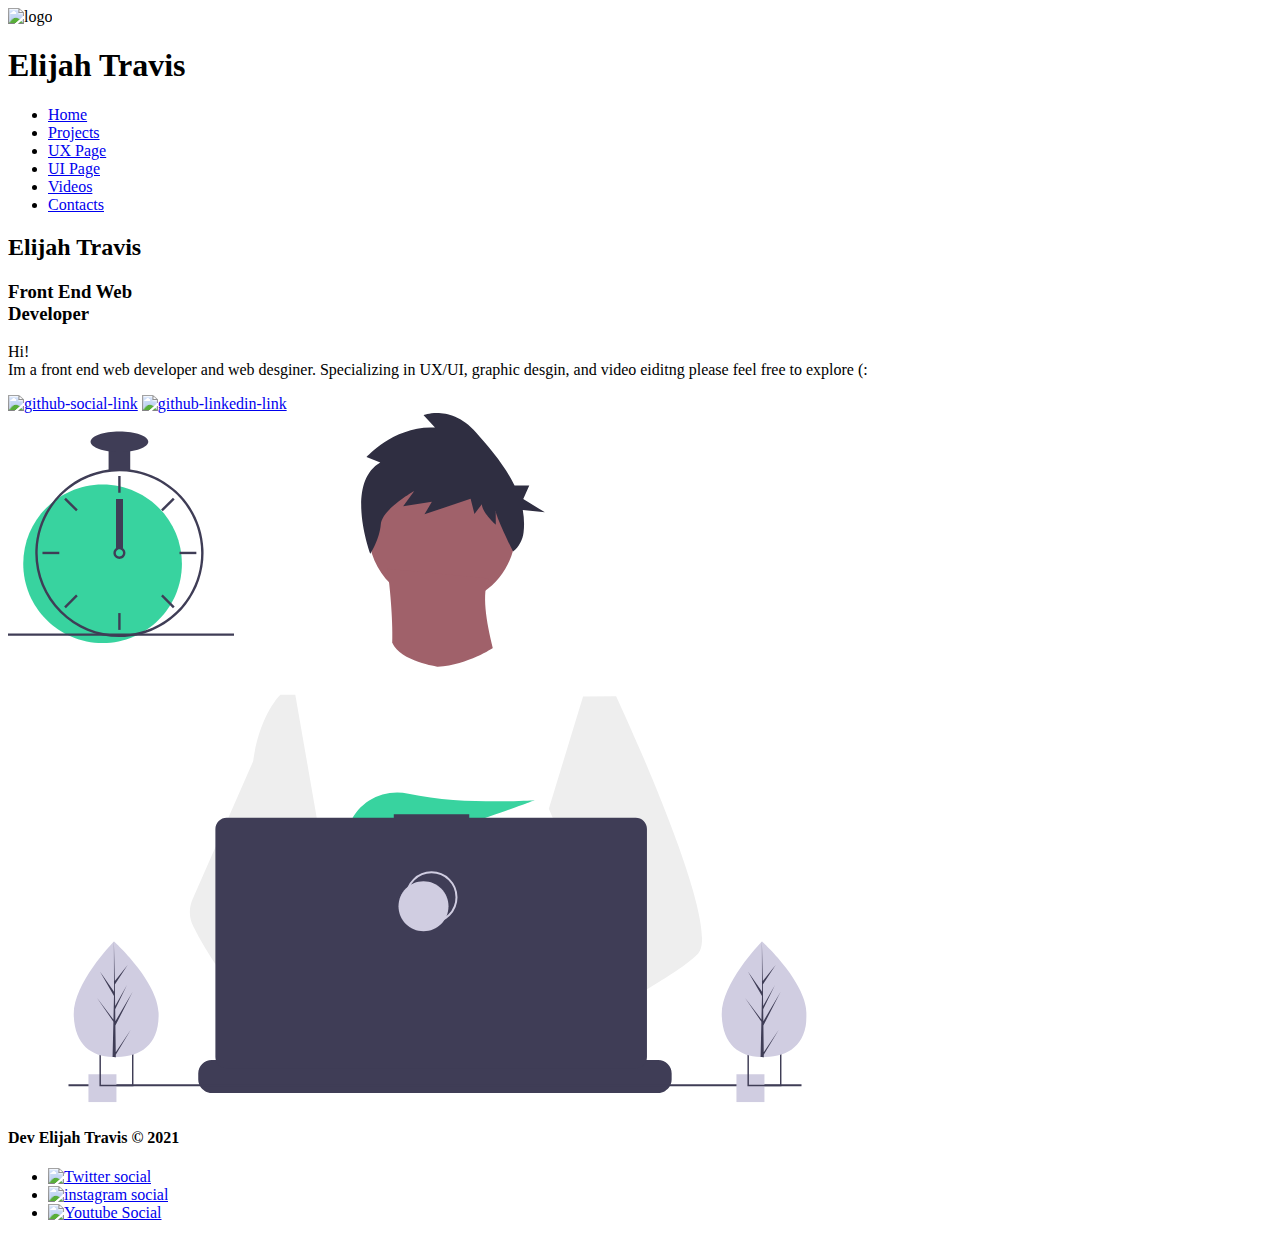
==== index.html @ b1769bfc "Add files via upload" ====
<!DOCTYPE html>
<html lang="en">
  <head>
    <meta charset="UTF-8" />
    <meta name="viewport" content="width=device-width, initial-scale=1.0" />
    <meta http-equiv="X-UA-Compatible" content="ie=edge" />
    <meta
      name="description"
      content=" Elijah Travis is a front end web developer who specializes in html, css, and javascript "
    />
    <link rel="preconnect" href="https://fonts.gstatic.com" />
    <link
      href="https://fonts.googleapis.com/css2?family=Montserrat:ital,wght@0,100;0,200;0,300;0,400;0,500;0,600;0,700;0,800;0,900;1,100;1,200;1,300;1,400;1,500;1,600;1,700;1,800;1,900&display=swap"
      rel="stylesheet"
    />
    <meta name="robot" content="index,follow" />
    <link rel="stylesheet" href="styles/style.css" />
    <title>Eljah Travis| Web Developer</title>
  </head>
  <body>
    <header class="main-head">
      <nav>
        <div class="logo">
          <img src="icons/code.svg" alt="logo" />
          <h1>Elijah Travis</h1>
        </div>
        <ul>
          <li><a class="active" href="index.html">Home</a></li>
          <li><a href="projects.html">Projects</a></li>
          <li><a href="ux-page.html">UX Page</a></li>
          <li><a href="ui-page.html">UI Page</a></li>
          <li><a href="videos.html">Videos</a></li>
          <li><a href="contact.html">Contacts</a></li>
        </ul>
      </nav>
    </header>
    <section class="intro">
      <div class="intro-text">
        <h2>Elijah Travis</h2>
        <h3>
          Front End Web <br />
          Developer
        </h3>
        <p>
          Hi!<br />
          Im a front end web developer and web desginer. Specializing in UX/UI,
          graphic desgin, and video eiditng please feel free to explore (:
        </p>
        <div class="intro-social">
          <a href="https://github.com/EliSama501"
            ><img src="./icons/github.svg" alt="github-social-link"
          /></a>
          <a href="https://www.linkedin.com/in/elijah-travis-803098177/"
            ><img src="./icons/linked-in.svg" alt="github-linkedin-link"
          /></a>
        </div>
      </div>
      <div class="intro-images">
        <svg
          width="799"
          height="690"
          viewBox="0 0 799 690"
          fill="none"
          xmlns="http://www.w3.org/2000/svg"
        >
          <g id="undraw_dev_productivity_umsq (1) 1" clip-path="url(#clip0)">
            <path
              id="Vector"
              d="M516.92 624.636C516.92 624.636 512.16 626.266 504.42 628.576C487.31 633.706 455.65 642.216 428.82 643.916C405.72 645.396 386.2 641.836 382.63 626.766C381.1 620.286 383.27 614.956 388 610.576C402.12 597.486 439 592.796 468.25 591.186C476.51 590.736 484.15 590.526 490.51 590.446C501.31 590.306 508.39 590.526 508.39 590.526L508.56 591.186L516.92 624.636Z"
              fill="#A0616A"
            />
            <path
              id="Vector_2"
              d="M436.99 672.586C418.61 695.346 342.73 647.666 316.19 629.886C310.41 626.016 306.97 623.566 306.97 623.566L331.25 591.186L338.94 580.936C338.94 580.936 345.82 584.586 355.99 590.526C356.36 590.746 356.73 590.966 357.11 591.186C365.88 596.336 376.89 603.066 388 610.576C403.33 620.946 418.83 632.776 428.82 643.916C438.59 654.806 443.08 665.036 436.99 672.586Z"
              fill="#A0616A"
            />
            <g id="me">
              <path
                id="Vector_3"
                d="M434.672 191.952C475.283 191.607 507.926 158.406 507.582 117.795C507.237 77.1832 474.036 44.5403 433.425 44.8847C392.813 45.2291 360.17 78.4303 360.515 119.042C360.859 159.653 394.06 192.296 434.672 191.952Z"
                fill="#A0616A"
              />
              <path
                id="Vector_4"
                d="M379.477 155.65C379.477 155.65 394.216 259.972 373.002 271.875C351.787 283.779 499.929 283.588 499.929 283.588C499.929 283.588 466.124 193.284 480.809 165.449L379.477 155.65Z"
                fill="#A0616A"
              />
              <path
                id="Vector_5"
                d="M608.101 283.199L596.257 339.402L571.214 458.308L570.49 464.815L562.138 540.138L556.582 590.177L552.857 623.79C528.584 636.526 510.988 645.326 510.988 645.326C510.988 645.326 509.404 637.719 506.871 627.99C489.805 633.265 458.218 642.043 431.404 643.97C441.266 654.777 445.842 664.969 439.817 672.57C421.63 695.485 345.349 648.45 318.659 630.896C318.077 635.158 317.879 639.464 318.068 643.762L297.626 628.314L299.331 592.359L302.206 531.522L305.819 455.229C304.448 451.975 303.294 448.634 302.364 445.228C295.956 423.161 288.032 379.057 281.928 342.067C277.016 312.298 273.302 287.138 272.517 281.785C272.411 281.086 272.358 280.726 272.358 280.726L384.363 230.094C392.509 248.556 429.865 253.809 429.865 253.809C460.756 251.417 484.847 234.913 484.847 234.913L608.101 283.199Z"
                fill="white"
              />
              <path
                id="Vector_6"
                d="M372.285 49.3811L358.49 43.9934C358.49 43.9934 386.969 12.1 426.99 14.513L415.635 2.22366C415.635 2.22366 443.04 -9.01799 468.283 19.6674C481.553 34.7467 496.908 52.4737 506.557 72.5077L521.281 72.3829L515.251 85.9663L536.874 99.3152L514.777 97.0719C516.155 104.471 516.421 112.034 515.566 119.511C514.683 126.991 510.928 133.835 505.094 138.598V138.598C505.094 138.598 487.743 103.449 487.696 97.9443L487.813 111.705C487.813 111.705 473.959 99.4371 473.889 91.1807L466.471 100.877L462.593 85.7717L416.475 101.301L423.87 88.8526L395.157 93.2246L406.278 77.9923C406.278 77.9923 373.932 96.1568 372.811 111.304C371.689 126.452 362.299 140.875 362.299 140.875C362.299 140.875 336.213 70.3294 372.285 49.3811Z"
                fill="#2F2E41"
              />
              <path
                id="Vector_7"
                d="M690.215 540.422C682.794 548.605 664.338 560.992 641.951 574.422C633.623 579.413 624.757 584.559 615.71 589.676C594.122 601.889 571.514 614.001 552.857 623.79C528.584 636.526 510.988 645.326 510.988 645.326C510.988 645.326 509.403 637.719 506.871 627.99C503.48 614.968 498.397 598.141 493.184 590.715C493.002 590.456 492.82 590.218 492.638 589.979C491.121 588.022 489.601 586.885 488.112 586.897L562.138 540.138L594.127 519.926L570.489 464.814L540.842 395.683L557.908 339.727L575.062 283.479L608.101 283.199C608.101 283.199 619.243 306.985 633.514 340.166C635.647 345.128 637.851 350.299 640.096 355.64C669.469 425.394 706.176 522.836 690.215 540.422Z"
                fill="#EEEEEE"
              />
              <path
                id="Vector_8"
                d="M358.123 591.2C355.41 591.212 352.702 591.456 350.029 591.928C327.074 596.073 320.47 616.94 318.659 630.896C318.077 635.158 317.879 639.464 318.068 643.761L297.626 628.314L290.178 622.687C272.316 616.628 256.353 605.733 242.483 592.84C230.449 581.456 219.634 568.849 210.213 555.223C200.831 541.793 192.448 527.692 185.134 513.034C183.094 508.943 181.977 504.454 181.864 499.884C181.751 495.314 182.644 490.775 184.48 486.588L209.154 430.327L245.218 348.098C245.471 346.146 245.752 344.237 246.059 342.371C252.995 300.511 272.367 281.786 272.367 281.786L287.286 281.659L297.778 341.932L310.813 416.815L302.364 445.227L282.839 510.845L302.205 531.522L358.123 591.2Z"
                fill="#EEEEEE"
              />
            </g>
            <path
              id="Vector_9"
              d="M372.877 415.806L385.631 430.686C390.37 429.783 395.319 428.721 400.416 427.529L396.752 415.806L405.71 426.256C459.707 412.975 526.637 387.155 526.637 387.155C526.637 387.155 454.379 392.453 400.428 380.666C376.558 375.451 351.998 387.284 342.202 409.668C336.508 422.679 337.403 433.951 357.596 433.951C364.419 433.835 371.223 433.195 377.949 432.037L372.877 415.806Z"
              fill="#38D39F"
            />
            <path
              id="Vector_10"
              d="M663.65 660.386V666.456C663.654 668.122 663.345 669.774 662.74 671.326C662.472 672.018 662.147 672.687 661.77 673.326C660.578 675.326 658.887 676.983 656.862 678.133C654.838 679.283 652.549 679.887 650.22 679.886H203.67C201.342 679.887 199.053 679.283 197.028 678.133C195.003 676.983 193.312 675.326 192.12 673.326C191.743 672.687 191.419 672.018 191.15 671.326C190.546 669.774 190.237 668.122 190.24 666.456V660.386C190.24 658.622 190.587 656.876 191.262 655.246C191.936 653.616 192.926 652.136 194.173 650.888C195.42 649.641 196.901 648.652 198.53 647.977C200.16 647.302 201.906 646.955 203.67 646.956H229.41V644.126C229.41 644.052 229.425 643.979 229.453 643.911C229.481 643.843 229.522 643.782 229.574 643.73C229.626 643.678 229.688 643.636 229.756 643.608C229.824 643.58 229.897 643.566 229.97 643.566H243.4C243.474 643.566 243.547 643.58 243.615 643.608C243.683 643.636 243.745 643.678 243.797 643.73C243.849 643.782 243.89 643.843 243.918 643.911C243.946 643.979 243.96 644.052 243.96 644.126V646.956H252.35V644.126C252.35 644.052 252.365 643.979 252.393 643.911C252.421 643.843 252.462 643.782 252.514 643.73C252.566 643.678 252.628 643.636 252.696 643.608C252.764 643.58 252.837 643.566 252.91 643.566H266.34C266.414 643.566 266.487 643.58 266.555 643.608C266.623 643.636 266.684 643.678 266.736 643.73C266.789 643.782 266.83 643.843 266.858 643.911C266.886 643.979 266.9 644.052 266.9 644.126V646.956H275.3V644.126C275.3 644.052 275.315 643.979 275.343 643.911C275.371 643.843 275.412 643.782 275.464 643.73C275.516 643.678 275.578 643.636 275.646 643.608C275.714 643.58 275.787 643.566 275.86 643.566H289.29C289.364 643.566 289.437 643.58 289.505 643.608C289.573 643.636 289.634 643.678 289.686 643.73C289.739 643.782 289.78 643.843 289.808 643.911C289.836 643.979 289.85 644.052 289.85 644.126V646.956H298.24V644.126C298.24 644.052 298.255 643.979 298.283 643.911C298.311 643.843 298.352 643.782 298.404 643.73C298.456 643.678 298.518 643.636 298.586 643.608C298.654 643.58 298.727 643.566 298.8 643.566H312.23C312.304 643.566 312.377 643.58 312.445 643.608C312.513 643.636 312.574 643.678 312.626 643.73C312.678 643.782 312.72 643.843 312.748 643.911C312.776 643.979 312.79 644.052 312.79 644.126V646.956H321.18V644.126C321.18 644.052 321.194 643.979 321.223 643.911C321.251 643.843 321.292 643.782 321.344 643.73C321.396 643.678 321.458 643.636 321.526 643.608C321.594 643.58 321.667 643.566 321.74 643.566H335.17C335.244 643.566 335.317 643.58 335.385 643.608C335.453 643.636 335.514 643.678 335.566 643.73C335.618 643.782 335.66 643.843 335.688 643.911C335.716 643.979 335.73 644.052 335.73 644.126V646.956H344.13V644.126C344.13 644.052 344.145 643.979 344.173 643.911C344.201 643.843 344.242 643.782 344.294 643.73C344.346 643.678 344.408 643.636 344.476 643.608C344.544 643.58 344.617 643.566 344.69 643.566H358.12C358.194 643.566 358.267 643.58 358.335 643.608C358.403 643.636 358.464 643.678 358.516 643.73C358.569 643.782 358.61 643.843 358.638 643.911C358.666 643.979 358.68 644.052 358.68 644.126V646.956H367.07V644.126C367.07 644.052 367.085 643.979 367.113 643.911C367.141 643.843 367.182 643.782 367.234 643.73C367.286 643.678 367.348 643.636 367.416 643.608C367.484 643.58 367.557 643.566 367.63 643.566H472.83C472.904 643.566 472.977 643.58 473.045 643.608C473.113 643.636 473.174 643.678 473.227 643.73C473.279 643.782 473.32 643.843 473.348 643.911C473.376 643.979 473.39 644.052 473.39 644.126V646.956H481.79V644.126C481.79 644.052 481.804 643.979 481.833 643.911C481.861 643.843 481.902 643.782 481.954 643.73C482.006 643.678 482.068 643.636 482.136 643.608C482.204 643.58 482.277 643.566 482.35 643.566H495.78C495.928 643.567 496.07 643.627 496.175 643.732C496.279 643.836 496.339 643.978 496.34 644.126V646.956H504.73V644.126C504.73 644.052 504.745 643.979 504.773 643.911C504.801 643.843 504.842 643.782 504.894 643.73C504.946 643.678 505.008 643.636 505.076 643.608C505.144 643.58 505.217 643.566 505.29 643.566H518.72C518.794 643.566 518.867 643.58 518.935 643.608C519.003 643.636 519.065 643.678 519.117 643.73C519.169 643.782 519.21 643.843 519.238 643.911C519.266 643.979 519.28 644.052 519.28 644.126V646.956H527.67V644.126C527.67 644.052 527.685 643.979 527.713 643.911C527.741 643.843 527.782 643.782 527.834 643.73C527.886 643.678 527.948 643.636 528.016 643.608C528.084 643.58 528.157 643.566 528.23 643.566H541.66C541.734 643.566 541.807 643.58 541.875 643.608C541.943 643.636 542.005 643.678 542.057 643.73C542.109 643.782 542.15 643.843 542.178 643.911C542.206 643.979 542.22 644.052 542.22 644.126V646.956H550.62V644.126C550.62 644.052 550.635 643.979 550.663 643.911C550.691 643.843 550.732 643.782 550.784 643.73C550.836 643.678 550.898 643.636 550.966 643.608C551.034 643.58 551.107 643.566 551.18 643.566H564.61C564.757 643.568 564.898 643.628 565.001 643.733C565.104 643.837 565.161 643.979 565.16 644.126V646.956H573.56V644.126C573.56 644.052 573.575 643.979 573.603 643.911C573.631 643.843 573.672 643.782 573.724 643.73C573.776 643.678 573.838 643.636 573.906 643.608C573.974 643.58 574.047 643.566 574.12 643.566H587.55C587.624 643.566 587.697 643.58 587.765 643.608C587.833 643.636 587.895 643.678 587.947 643.73C587.999 643.782 588.04 643.843 588.068 643.911C588.096 643.979 588.11 644.052 588.11 644.126V646.956H596.5V644.126C596.5 644.052 596.515 643.979 596.543 643.911C596.571 643.843 596.612 643.782 596.664 643.73C596.716 643.678 596.778 643.636 596.846 643.608C596.914 643.58 596.987 643.566 597.06 643.566H610.49C610.564 643.566 610.637 643.58 610.705 643.608C610.773 643.636 610.835 643.678 610.887 643.73C610.939 643.782 610.98 643.843 611.008 643.911C611.036 643.979 611.05 644.052 611.05 644.126V646.956H650.22C651.984 646.955 653.731 647.302 655.36 647.977C656.99 648.652 658.471 649.641 659.718 650.888C660.965 652.136 661.954 653.616 662.629 655.246C663.304 656.876 663.651 658.622 663.65 660.386Z"
              fill="#3F3D56"
            />
            <path
              id="Vector_11"
              d="M793.5 671.326H60.5V673.326H793.5V671.326Z"
              fill="#3F3D56"
            />
            <path
              id="Vector_12"
              d="M627.694 404.757H461.251V401.326H385.78V404.757H218.651C215.665 404.757 212.801 405.943 210.69 408.054C208.578 410.166 207.392 413.029 207.392 416.015V643.927C207.392 646.913 208.578 649.776 210.69 651.888C212.801 653.999 215.665 655.185 218.651 655.185H627.694C630.68 655.185 633.544 653.999 635.655 651.888C637.767 649.776 638.953 646.913 638.953 643.927V416.015C638.953 414.537 638.662 413.073 638.096 411.707C637.53 410.341 636.701 409.1 635.655 408.054C634.61 407.009 633.369 406.18 632.003 405.614C630.637 405.048 629.173 404.757 627.694 404.757Z"
              fill="#3F3D56"
            />
            <path
              id="Vector_13"
              d="M423.5 509.326C437.307 509.326 448.5 498.133 448.5 484.326C448.5 470.519 437.307 459.326 423.5 459.326C409.693 459.326 398.5 470.519 398.5 484.326C398.5 498.133 409.693 509.326 423.5 509.326Z"
              stroke="#D0CDE1"
              stroke-width="2"
              stroke-miterlimit="10"
            />
            <path
              id="Vector_14"
              d="M415.5 518.326C429.307 518.326 440.5 507.133 440.5 493.326C440.5 479.519 429.307 468.326 415.5 468.326C401.693 468.326 390.5 479.519 390.5 493.326C390.5 507.133 401.693 518.326 415.5 518.326Z"
              fill="#D0CDE1"
            />
            <path
              id="Vector_15"
              d="M108.446 661.223H80.4463V689.223H108.446V661.223Z"
              fill="#D0CDE1"
            />
            <path
              id="Vector_16"
              d="M91.4502 639.223V673.223H125.45V639.223H91.4502ZM123.97 671.743H92.9202V640.703H123.97V671.743Z"
              fill="#3F3D56"
            />
            <path
              id="Vector_17"
              d="M756.446 661.223H728.446V689.223H756.446V661.223Z"
              fill="#D0CDE1"
            />
            <path
              id="Vector_18"
              d="M739.45 639.223V673.223H773.45V639.223H739.45ZM771.97 671.743H740.92V640.703H771.97V671.743Z"
              fill="#3F3D56"
            />
            <path
              id="Vector_19"
              d="M94.5802 230.113C138.399 230.113 173.921 194.592 173.921 150.773C173.921 106.955 138.399 71.4326 94.5802 71.4326C50.7617 71.4326 15.2397 106.955 15.2397 150.773C15.2397 194.592 50.7617 230.113 94.5802 230.113Z"
              fill="#38D39F"
            />
            <path
              id="Vector_20"
              d="M122.229 56.4899C115.045 55.5763 107.774 55.5763 100.59 56.4899C84.586 58.5913 69.5203 65.2398 57.181 75.6465C44.8417 86.0532 35.7467 99.7813 30.9754 115.202C28.8053 122.229 27.5764 129.514 27.3208 136.864C27.2848 137.886 27.2607 138.92 27.2607 139.954C27.283 162.264 36.1559 183.655 51.932 199.431C67.7082 215.207 89.0989 224.08 111.41 224.103C113.201 224.103 114.992 224.042 116.759 223.934C120.907 223.674 125.03 223.103 129.093 222.227C148.495 218.055 165.798 207.161 177.947 191.468C190.095 175.776 196.308 156.295 195.487 136.467C194.665 116.638 186.863 97.738 173.459 83.1039C160.054 68.4698 141.909 59.0435 122.229 56.4899H122.229ZM137.748 217.347H137.736C130.959 219.659 123.905 221.062 116.759 221.518C114.992 221.638 113.201 221.698 111.41 221.698C89.7377 221.672 68.961 213.051 53.6367 197.727C38.3123 182.402 29.6914 161.626 29.6649 139.954C29.6649 138.92 29.689 137.886 29.725 136.864C30.5514 115.744 39.5156 95.7617 54.7411 81.1008C69.9666 66.44 90.273 58.237 111.41 58.2089C130.776 58.21 149.513 65.0865 164.283 77.6131C179.052 90.1398 188.895 107.503 192.057 126.61C195.219 145.716 191.496 165.325 181.55 181.942C171.604 198.559 156.081 211.106 137.748 217.347H137.748Z"
              fill="#3F3D56"
            />
            <path
              id="Vector_21"
              d="M112.612 63.0176H110.208V79.8474H112.612V63.0176Z"
              fill="#3F3D56"
            />
            <path
              id="Vector_22"
              d="M57.8578 84.7018L56.1577 86.4019L68.0582 98.3023L69.7582 96.6022L57.8578 84.7018Z"
              fill="#3F3D56"
            />
            <path
              id="Vector_23"
              d="M34.4736 138.751V141.156H51.3034V138.751H34.4736Z"
              fill="#3F3D56"
            />
            <path
              id="Vector_24"
              d="M56.1578 193.506L57.8579 195.206L69.7584 183.306L68.0583 181.606L56.1578 193.506Z"
              fill="#3F3D56"
            />
            <path
              id="Vector_25"
              d="M153.062 96.6022L154.762 98.3022L166.662 86.4018L164.962 84.7017L153.062 96.6022Z"
              fill="#3F3D56"
            />
            <path
              id="Vector_26"
              d="M171.516 138.751V141.156H188.346V138.751H171.516Z"
              fill="#3F3D56"
            />
            <path
              id="Vector_27"
              d="M154.762 181.605L153.062 183.305L164.962 195.206L166.662 193.506L154.762 181.605Z"
              fill="#3F3D56"
            />
            <path
              id="Vector_28"
              d="M112.612 200.06H110.208V216.89H112.612V200.06Z"
              fill="#3F3D56"
            />
            <path
              id="Vector_29"
              d="M115.016 135.145C113.976 134.365 112.711 133.943 111.41 133.943C110.11 133.943 108.844 134.365 107.804 135.145C107.091 135.686 106.505 136.375 106.085 137.165C105.552 138.181 105.322 139.329 105.421 140.473C105.52 141.616 105.944 142.707 106.644 143.617C107.343 144.527 108.288 145.218 109.368 145.608C110.447 145.997 111.616 146.07 112.735 145.817C113.855 145.564 114.878 144.996 115.685 144.179C116.492 143.363 117.048 142.333 117.288 141.21C117.528 140.088 117.441 138.92 117.039 137.846C116.636 136.771 115.935 135.834 115.017 135.145H115.016ZM111.41 143.56C110.454 143.557 109.539 143.176 108.863 142.501C108.187 141.825 107.807 140.909 107.804 139.954C107.808 139.224 108.03 138.513 108.441 137.91C108.793 137.4 109.271 136.989 109.828 136.718C110.386 136.446 111.004 136.323 111.623 136.361C112.241 136.398 112.84 136.594 113.361 136.931C113.881 137.267 114.307 137.732 114.595 138.281C114.883 138.83 115.025 139.444 115.007 140.063C114.989 140.683 114.811 141.287 114.491 141.818C114.17 142.349 113.719 142.788 113.179 143.093C112.639 143.398 112.03 143.559 111.41 143.56V143.56Z"
              fill="#3F3D56"
            />
            <path
              id="Vector_30"
              d="M122.229 35.3687H100.591V57.007H122.229V35.3687Z"
              fill="#3F3D56"
            />
            <path
              id="Vector_31"
              d="M111.41 38.9748C127.344 38.9748 140.261 34.4 140.261 28.7567C140.261 23.1134 127.344 18.5386 111.41 18.5386C95.4757 18.5386 82.5586 23.1134 82.5586 28.7567C82.5586 34.4 95.4757 38.9748 111.41 38.9748Z"
              fill="#3F3D56"
            />
            <path id="clock-arrow" d="M115 86H108V135H115V86Z" fill="#3F3D56" />
            <path
              id="Vector_32"
              d="M226 220.44H0V222.844H226V220.44Z"
              fill="#3F3D56"
            />
            <g id="plant-left">
              <path
                id="Vector_33"
                d="M150.594 599.754C151.527 631.704 132.858 643.413 109.43 644.097C108.886 644.113 108.344 644.123 107.805 644.126C106.719 644.135 105.643 644.117 104.577 644.072C83.3891 643.193 66.6172 631.945 65.7495 602.232C64.8515 571.482 103.018 531.529 105.882 528.574L105.887 528.571C105.996 528.458 106.052 528.402 106.052 528.402C106.052 528.402 149.661 567.807 150.594 599.754Z"
                fill="#D0CDE1"
              />
              <path
                id="Vector_34"
                d="M107.744 639.255L122.626 617.124L107.774 641.636L107.805 644.126C106.719 644.135 105.643 644.117 104.577 644.072L105.315 612.06L105.295 611.813L105.322 611.766L105.393 608.741L89.0952 585.078L105.374 606.477L105.432 607.116L105.989 582.93L91.9122 558.397L106.029 578.681L105.882 528.574L105.882 528.407L105.887 528.571L106.821 568.062L119.651 552.021L106.863 571.464L107.143 593.098L118.949 571.984L107.187 596.279L107.343 608.308L124.512 578.897L107.395 612.505L107.744 639.255Z"
                fill="#3F3D56"
              />
            </g>
            <g id="plant-right">
              <path
                id="Vector_35"
                d="M798.594 599.754C799.527 631.704 780.858 643.413 757.43 644.097C756.886 644.113 756.344 644.123 755.805 644.126C754.719 644.135 753.643 644.117 752.577 644.072C731.389 643.193 714.617 631.945 713.749 602.232C712.851 571.482 751.018 531.529 753.882 528.574L753.887 528.571C753.996 528.458 754.052 528.402 754.052 528.402C754.052 528.402 797.661 567.807 798.594 599.754Z"
                fill="#D0CDE1"
              />
              <path
                id="Vector_36"
                d="M755.744 639.255L770.626 617.124L755.774 641.636L755.805 644.126C754.719 644.135 753.643 644.117 752.577 644.072L753.315 612.06L753.295 611.813L753.323 611.766L753.393 608.741L737.095 585.078L753.374 606.477L753.432 607.116L753.989 582.93L739.912 558.397L754.029 578.681L753.882 528.574L753.882 528.407L753.887 528.571L754.821 568.062L767.651 552.021L754.864 571.464L755.143 593.098L766.949 571.984L755.187 596.279L755.343 608.308L772.512 578.897L755.395 612.505L755.744 639.255Z"
                fill="#3F3D56"
              />
            </g>
          </g>
          <defs>
            <clipPath id="clip0">
              <rect width="798.627" height="689.223" fill="white" />
            </clipPath>
          </defs>
        </svg>
        <img src="./img/splash.svg" alt="" class="splash" />
      </div>
    </section>
    <footer>
      <h4>Dev Elijah Travis &copy; 2021</h4>
      <ul>
        <li>
          <a href="#"><img src="icons/twitter 1.svg" alt="Twitter social" /></a>
        </li>
        <li>
          <a href="#"
            ><img src="icons/instagram 1.svg" alt="instagram social"
          /></a>
        </li>
        <li>
          <a href="#"
            ><img src="icons/youtube-symbol 1.svg" alt="Youtube Social"
          /></a>
        </li>
      </ul>
    </footer>
  </body>
</html>
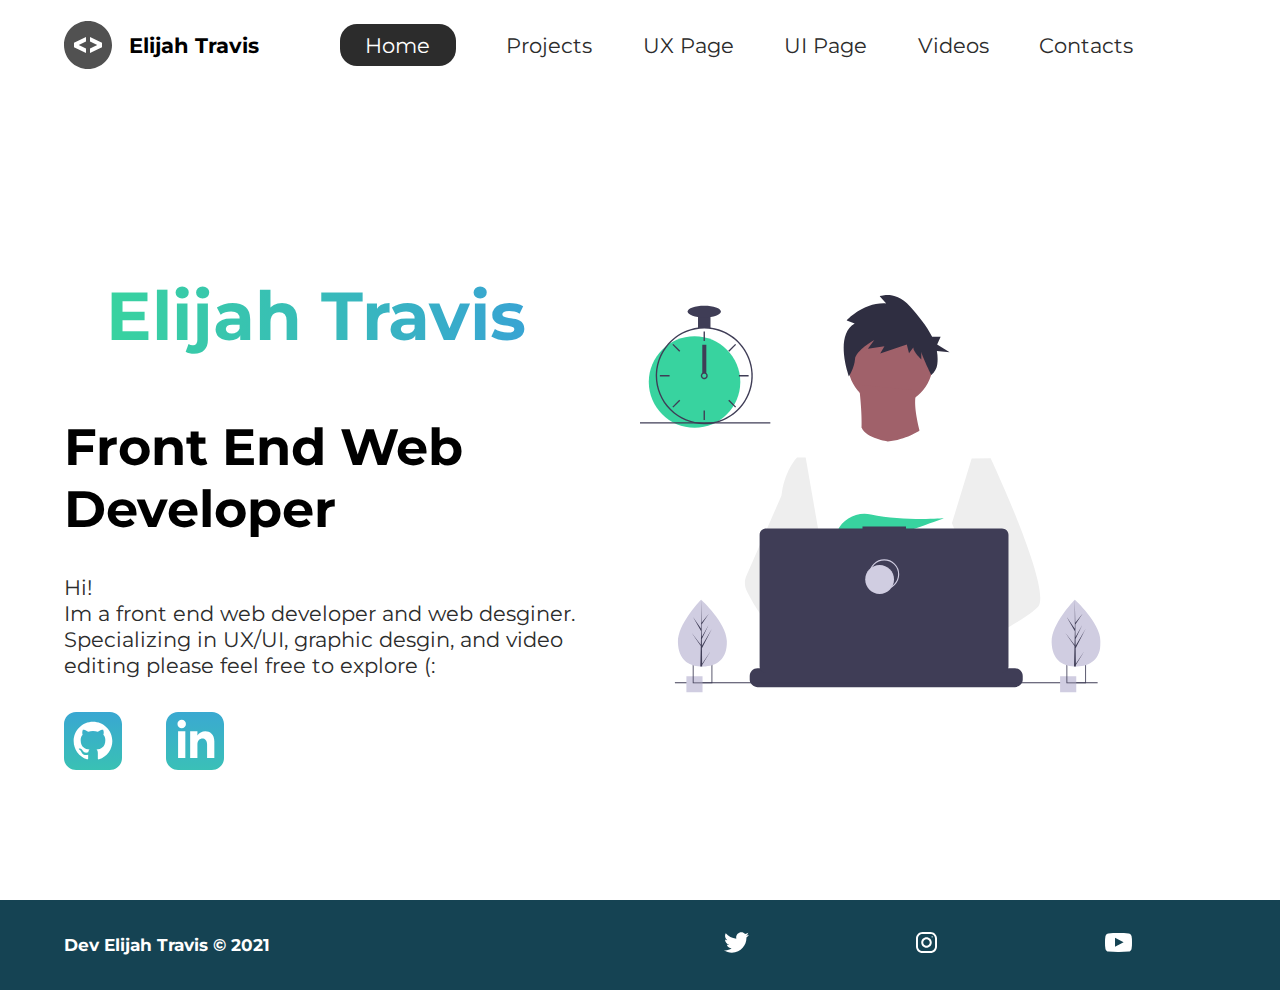
==== commit 8fea6290: "Update index.html" ====
--- a/index.html
+++ b/index.html
@@ -44,7 +44,7 @@
         <p>
           Hi!<br />
           Im a front end web developer and web desginer. Specializing in UX/UI,
-          graphic desgin, and video eiditng please feel free to explore (:
+          graphic desgin, and video editing  please feel free to explore (:
         </p>
         <div class="intro-social">
           <a href="https://github.com/EliSama501"
--- a/styles/style.css
+++ b/styles/style.css
@@ -0,0 +1,613 @@
+/* Ux Page codes */
+.intro-ux,
+.intro-ui,
+.face-account-ux,
+.safe4-ux,
+.fraud-ux,
+.vault-ux {
+  text-align: center;
+}
+
+.intro-ui {
+  max-width: 98%;
+  margin-left: 1.2rem;
+}
+
+.h2-ux {
+  font-weight: bold;
+  font-size: 80px;
+  text-align: start;
+  box-sizing: border-box;
+  margin: 0 0 0 60px;
+  margin-top: 100px;
+  font-family: -apple-system, BlinkMacSystemFont, "Segoe UI", Roboto, Oxygen,
+    Ubuntu, Cantarell, "Open Sans", "Helvetica Neue", sans-serif;
+}
+
+.p-ux {
+  font-size: 30px;
+  text-align: start;
+  margin: 20px 500px 0 50px;
+  padding: 0;
+  margin-left: 50px;
+  line-height: 55px;
+  font-family: -apple-system, BlinkMacSystemFont, "Segoe UI", Roboto, Oxygen,
+    Ubuntu, Cantarell, "Open Sans", "Helvetica Neue", sans-serif;
+  font-weight: normal;
+  display: flex;
+  flex-direction: row-wrap;
+}
+.intro-ux {
+  max-width: 95%;
+  margin-top: 100px;
+}
+
+#intro-ux-mover {
+  padding-left: 65px;
+}
+
+/* video css start*/
+
+.videos {
+  margin-left: 45rem;
+  margin-bottom: 10rem;
+}
+
+.videos-text {
+  text-align: center;
+}
+/* video css end*/
+
+/* End of UX Page*/
+
+/* Variables */
+/* Global CSS */
+* {
+  margin: 0;
+  padding: 0;
+  -webkit-box-sizing: border-box;
+  box-sizing: border-box;
+}
+
+html {
+  font-size: 62.5%;
+}
+
+body {
+  font-family: "Montserrat", sans-serif;
+}
+
+h1 {
+  font-size: 2.5rem;
+}
+
+li,
+button,
+label,
+input,
+a,
+p {
+  font-size: 2.5rem;
+}
+
+h2 {
+  font-size: 3rem;
+  font-weight: bold;
+}
+
+h3 {
+  font-size: 2.5rem;
+}
+
+h4,
+h5 {
+  font-size: 2rem;
+}
+
+a {
+  text-decoration: none;
+  color: #2c2c2c;
+}
+
+/* intro CSS */
+.main-head {
+  width: 95%;
+  margin: 0 0 0 auto;
+}
+
+nav {
+  display: -webkit-box;
+  display: -ms-flexbox;
+  display: flex;
+  -webkit-box-pack: justify;
+  -ms-flex-pack: justify;
+  justify-content: space-between;
+  -webkit-box-align: center;
+  -ms-flex-align: center;
+  align-items: center;
+  -webkit-box-orient: horizontal;
+  -webkit-box-direction: normal;
+  -ms-flex-direction: row;
+  flex-direction: row;
+  min-height: 10vh;
+  width: 60%;
+  -ms-flex-wrap: wrap;
+  flex-wrap: wrap;
+}
+
+.logo {
+  display: -webkit-box;
+  display: -ms-flexbox;
+  display: flex;
+  -webkit-box-pack: start;
+  -ms-flex-pack: start;
+  justify-content: flex-start;
+  -webkit-box-align: center;
+  -ms-flex-align: center;
+  align-items: center;
+  -webkit-box-orient: horizontal;
+  -webkit-box-direction: normal;
+  -ms-flex-direction: row;
+  flex-direction: row;
+  -webkit-box-flex: 1;
+  -ms-flex: 1 1 10rem;
+  flex: 1 1 10rem;
+}
+
+.logo h1 {
+  margin: 2rem;
+}
+
+ul {
+  display: -webkit-box;
+  display: -ms-flexbox;
+  display: flex;
+  -ms-flex-pack: distribute;
+  justify-content: space-around;
+  -webkit-box-align: center;
+  -ms-flex-align: center;
+  align-items: center;
+  -webkit-box-orient: horizontal;
+  -webkit-box-direction: normal;
+  -ms-flex-direction: row;
+  flex-direction: row;
+  -webkit-box-flex: 1;
+  -ms-flex: 1 1 40rem;
+  flex: 1 1 80rem;
+  list-style: none;
+}
+
+.intro {
+  min-height: 90vh;
+  width: 90%;
+  margin: auto;
+  -ms-flex-wrap: wrap;
+  flex-wrap: wrap;
+  display: -webkit-box;
+  display: -ms-flexbox;
+  display: flex;
+  -webkit-box-pack: justify;
+  -ms-flex-pack: justify;
+  justify-content: space-between;
+  -webkit-box-align: center;
+  -ms-flex-align: center;
+  align-items: center;
+  -webkit-box-orient: horizontal;
+  -webkit-box-direction: normal;
+  -ms-flex-direction: row;
+  flex-direction: row;
+}
+
+.intro h2 {
+  font-size: 8rem;
+  padding-top: 2rem;
+  background: -webkit-gradient(
+    linear,
+    left top,
+    right top,
+    from(#38d39f),
+    to(#38a4d3)
+  );
+  background: linear-gradient(left, #38d39f, #38a4d3);
+  background-clip: text;
+  -webkit-text-fill-color: transparent;
+  display: inline-block;
+}
+
+.intro h3 {
+  font-size: 6rem;
+  padding: 2rem 0rem;
+}
+
+.intro p {
+  padding-top: 2rem;
+  color: #2c2c2c;
+}
+
+.splash {
+  position: absolute;
+  top: 0%;
+  right: 0%;
+  height: 100%;
+  z-index: -1;
+}
+
+.intro-social {
+  margin-top: 4rem;
+}
+
+.intro-social a {
+  margin-right: 5rem;
+}
+
+.active {
+  background: #2c2c2c;
+  color: white;
+  padding: 1rem 3rem;
+  border-radius: 2rem;
+}
+
+.intro-text,
+.intro-images {
+  -webkit-box-flex: 1;
+  -ms-flex: 1 1 40rem;
+  flex: 1 1 40rem;
+}
+
+/* Project CSS */
+.projects {
+  width: 90%;
+  margin: auto;
+  min-height: 90vh;
+  display: -webkit-box;
+  display: -ms-flexbox;
+  display: flex;
+  -webkit-box-pack: justify;
+  -ms-flex-pack: justify;
+  justify-content: space-between;
+  -webkit-box-align: center;
+  -ms-flex-align: center;
+  align-items: center;
+  -webkit-box-orient: horizontal;
+  -webkit-box-direction: normal;
+  -ms-flex-direction: row;
+  flex-direction: row;
+  text-align: center;
+  -ms-flex-wrap: wrap;
+  flex-wrap: wrap;
+}
+
+h2 {
+  margin: 5rem;
+}
+
+.travelly,
+elena {
+  -webkit-box-flex: 1;
+  -ms-flex: 1 1 40rem;
+  flex: 1 1 40rem;
+  display: -webkit-box;
+  display: -ms-flexbox;
+  display: flex;
+  -webkit-box-pack: center;
+  -ms-flex-pack: center;
+  justify-content: center;
+  -webkit-box-align: center;
+  -ms-flex-align: center;
+  align-items: center;
+  -webkit-box-orient: vertical;
+  -webkit-box-direction: normal;
+  -ms-flex-direction: column;
+  flex-direction: column;
+}
+
+/* Form CSS */
+.form-section {
+  min-height: 80vh;
+  display: -webkit-box;
+  display: -ms-flexbox;
+  display: flex;
+  -webkit-box-pack: center;
+  -ms-flex-pack: center;
+  justify-content: center;
+  -webkit-box-align: center;
+  -ms-flex-align: center;
+  align-items: center;
+  -webkit-box-orient: horizontal;
+  -webkit-box-direction: normal;
+  -ms-flex-direction: row;
+  flex-direction: row;
+  margin-top: 3rem;
+}
+
+.form-section form {
+  padding: 3rem 10rem;
+  -webkit-box-shadow: 0px 10px 10px rgba(0, 0, 0, 0.2),
+    0px 20px 40px rgba(0, 0, 0, 0.2);
+  box-shadow: 0px 10px 10px rgba(0, 0, 0, 0.2), 0px 20px 40px rgba(0, 0, 0, 0.2);
+  display: -webkit-box;
+  display: -ms-flexbox;
+  display: flex;
+  -webkit-box-pack: center;
+  -ms-flex-pack: center;
+  justify-content: center;
+  -webkit-box-align: center;
+  -ms-flex-align: center;
+  align-items: center;
+  -webkit-box-orient: vertical;
+  -webkit-box-direction: normal;
+  -ms-flex-direction: column;
+  flex-direction: column;
+  border-radius: 2rem;
+}
+
+.form-section form input,
+.form-section form textarea {
+  margin: 2rem;
+}
+
+.form-section form input:focus,
+.form-section form textarea:focus {
+  outline: 2px solid black;
+}
+
+.form-section form textarea {
+  font-family: "Montserrat", sans-serif;
+  font-size: 2rem;
+}
+
+.form-section form button {
+  width: 100%;
+  padding: 2rem;
+  background: #154353;
+  color: white;
+}
+
+.form-section form button:focus {
+  background: #33576b;
+}
+
+/* Footer CSS */
+Footer {
+  background: #154353;
+  color: white;
+  min-height: 10vh;
+  padding: 0% 5%;
+  display: -webkit-box;
+  display: -ms-flexbox;
+  display: flex;
+  -webkit-box-pack: felx-start;
+  -ms-flex-pack: felx-start;
+  justify-content: felx-start;
+  -webkit-box-align: center;
+  -ms-flex-align: center;
+  align-items: center;
+  -webkit-box-orient: horizontal;
+  -webkit-box-direction: normal;
+  -ms-flex-direction: row;
+  flex-direction: row;
+}
+
+Footer ul {
+  -webkit-box-flex: 1;
+  -ms-flex: 1 1 40rem;
+  flex: 1 1 40rem;
+  display: -webkit-box;
+  display: -ms-flexbox;
+  display: flex;
+  -ms-flex-pack: distribute;
+  justify-content: space-around;
+  -webkit-box-align: center;
+  -ms-flex-align: center;
+  align-items: center;
+  -webkit-box-orient: horizontal;
+  -webkit-box-direction: normal;
+  -ms-flex-direction: row;
+  flex-direction: row;
+}
+
+Footer h4 {
+  -webkit-box-flex: 1;
+  -ms-flex: 1 1 40rem;
+  flex: 1 1 40rem;
+}
+
+/* ANIMATION CSS */
+#plant-left {
+  -webkit-animation: plant 1.5s ease infinite alternate;
+  animation: plant 1.5s ease infinite alternate;
+}
+
+#plant-right {
+  -webkit-animation: plant 1.5s ease infinite alternate 0.5s;
+  animation: plant 1.5s ease infinite alternate 0.5s;
+}
+
+@-webkit-keyframes plant {
+  from {
+    -webkit-transform: translateY(0%);
+    transform: translateY(0%);
+  }
+  to {
+    -webkit-transform: translateY(-30%);
+    transform: translateY(-30%);
+  }
+}
+
+@keyframes plant {
+  from {
+    -webkit-transform: translateY(0%);
+    transform: translateY(0%);
+  }
+  to {
+    -webkit-transform: translateY(-30%);
+    transform: translateY(-30%);
+  }
+}
+
+/* #me {
+  animation: me 1s ease infinite alternate;
+  transform-origin: bottom;
+}
+
+@keyframes me {
+  from {
+    transform: rotateZ(-1deg);
+  }
+  to {
+    transform: rotateZ(1deg);
+  }
+}
+*/
+#clock-arrow {
+  -webkit-animation: clock 1.5s infinite linear;
+  animation: clock 1.5s infinite linear;
+  transform-box: fill-box;
+  -webkit-transform-origin: bottom;
+  transform-origin: bottom;
+}
+
+@-webkit-keyframes clock {
+  from {
+    -webkit-transform: rotateZ(0deg);
+    transform: rotateZ(0deg);
+  }
+  to {
+    -webkit-transform: rotateZ(360deg);
+    transform: rotateZ(360deg);
+  }
+}
+
+@keyframes clock {
+  from {
+    -webkit-transform: rotateZ(0deg);
+    transform: rotateZ(0deg);
+  }
+  to {
+    -webkit-transform: rotateZ(360deg);
+    transform: rotateZ(360deg);
+  }
+}
+
+/* MEDIA QUERIES */
+@media screen and (max-width: 1332px) {
+  html {
+    font-size: 53%;
+  }
+  .splash {
+    display: none;
+  }
+  svg {
+    width: 80%;
+  }
+  nav {
+    width: 90%;
+  }
+}
+
+@media screen and (max-width: 754px) {
+  html {
+    font-size: 45%;
+  }
+
+  .p-ux {
+    font-size: 2.5rem;
+    line-height: 5vh;
+    width: 70rem;
+    text-align: center;
+  }
+
+  .h2-ux {
+    font-size: 3rem;
+    text-align: center;
+  }
+
+  .intro-ux,
+  .intro-ui {
+    max-width: 100%;
+    align-items: center;
+  }
+
+  .videos,
+  .videos-text {
+    text-align: center;
+  }
+
+  .videos {
+    margin-left: 5rem;
+  }
+
+  svg {
+    height: 65%;
+  }
+  .main-head {
+    width: 100%;
+    margin: 2rem;
+  }
+
+  nav {
+    margin: 2rem;
+  }
+  nav ul {
+    -webkit-box-flex: 1;
+    -ms-flex: 1 1 60rem;
+    flex: 1 1 60rem;
+    margin: 2rem 0rem;
+  }
+
+  .logo {
+    display: -webkit-box;
+    display: -ms-flexbox;
+    display: flex;
+    -webkit-box-pack: center;
+    -ms-flex-pack: center;
+    justify-content: center;
+    -webkit-box-align: center;
+    -ms-flex-align: center;
+    align-items: center;
+    -webkit-box-orient: vertical;
+    -webkit-box-direction: normal;
+    -ms-flex-direction: column;
+    flex-direction: column;
+    -webkit-box-flex: 1;
+    -ms-flex: 1 1 20rem;
+    flex: 1 1 20rem;
+    margin-top: 2rem;
+  }
+  .intro-text {
+    margin-top: 5rem;
+    text-align: center;
+  }
+  .intro-images,
+  img {
+    text-align: center;
+  }
+  .intro-social {
+    display: -webkit-box;
+    display: -ms-flexbox;
+    display: flex;
+    -webkit-box-pack: center;
+    -ms-flex-pack: center;
+    justify-content: center;
+    -webkit-box-align: center;
+    -ms-flex-align: center;
+    align-items: center;
+    -webkit-box-orient: horizontal;
+    -webkit-box-direction: normal;
+    -ms-flex-direction: row;
+    flex-direction: row;
+  }
+  a {
+    margin: 2rem;
+  }
+  .travelly,
+  .elena img {
+    width: 100%;
+    height: 100%;
+  }
+  form {
+    width: 100%;
+    padding: 0;
+  }
+}
+/*# sourceMappingURL=style.css.map */
